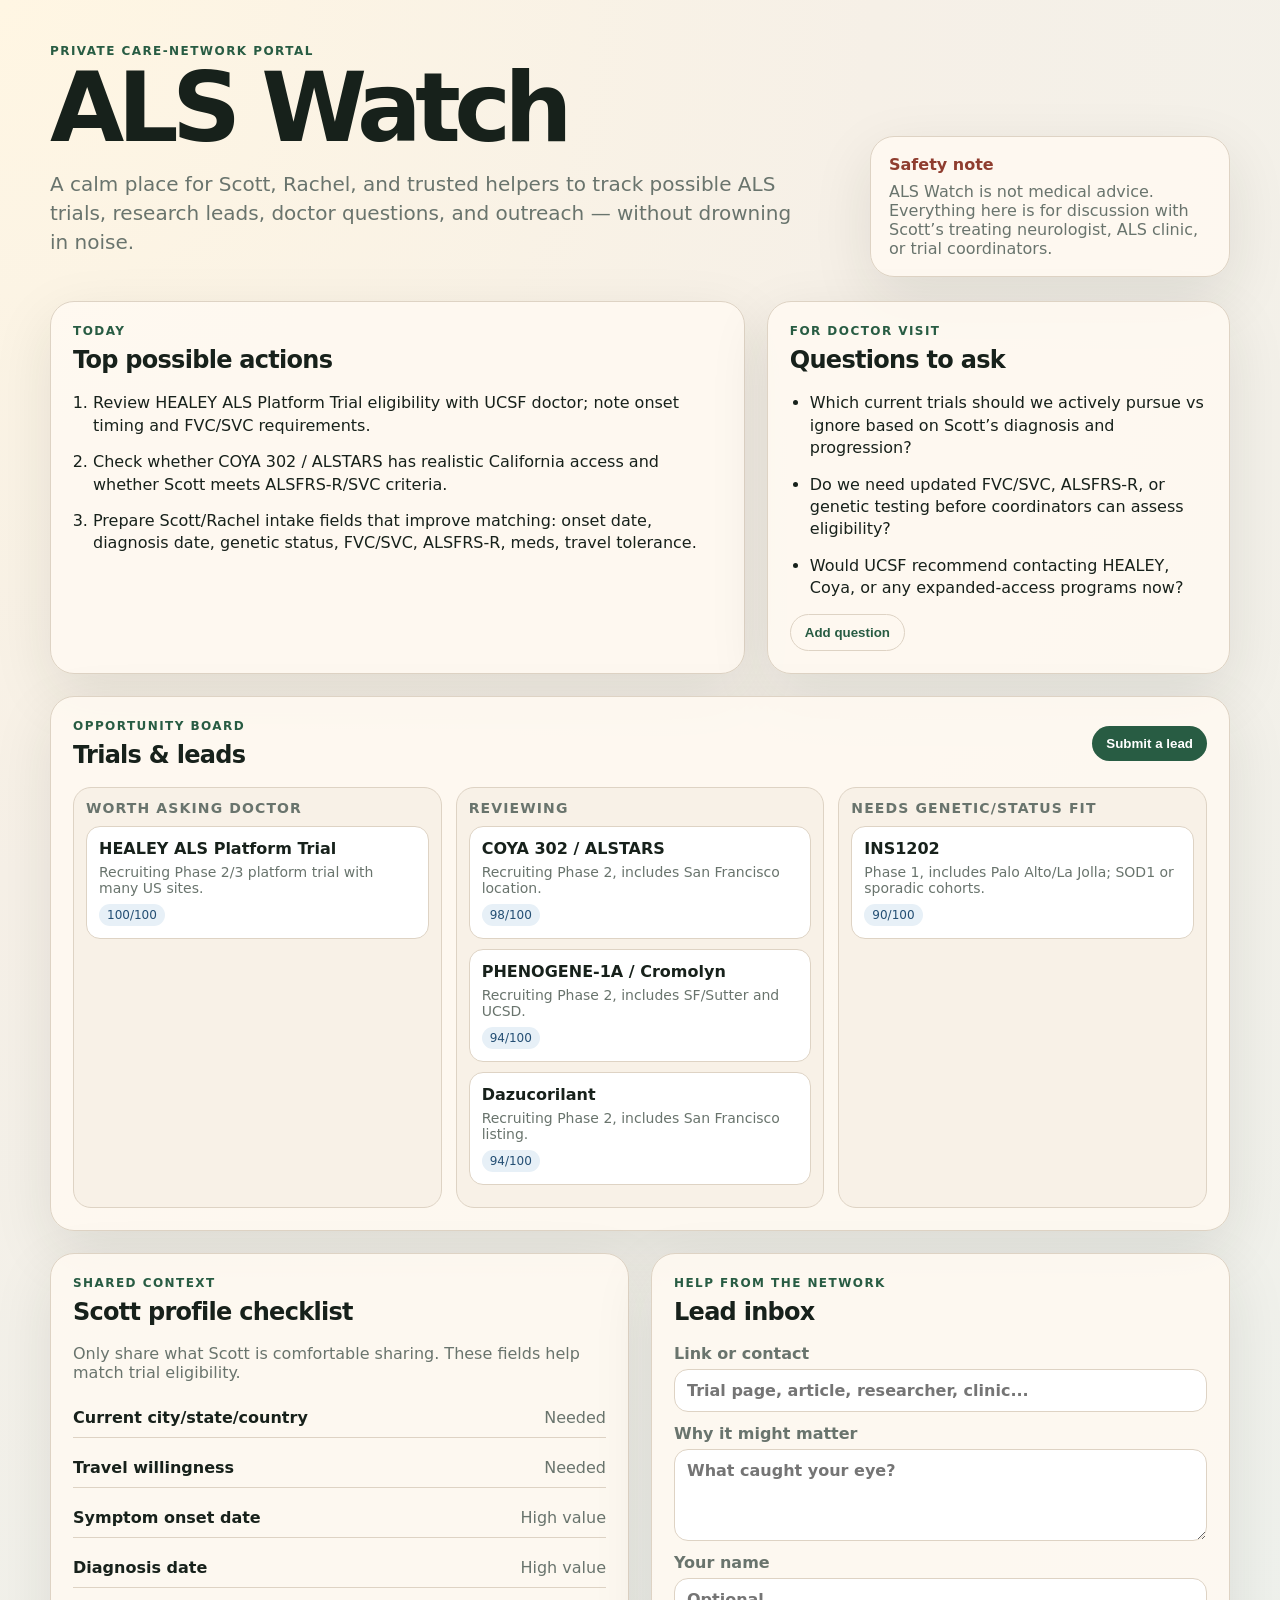
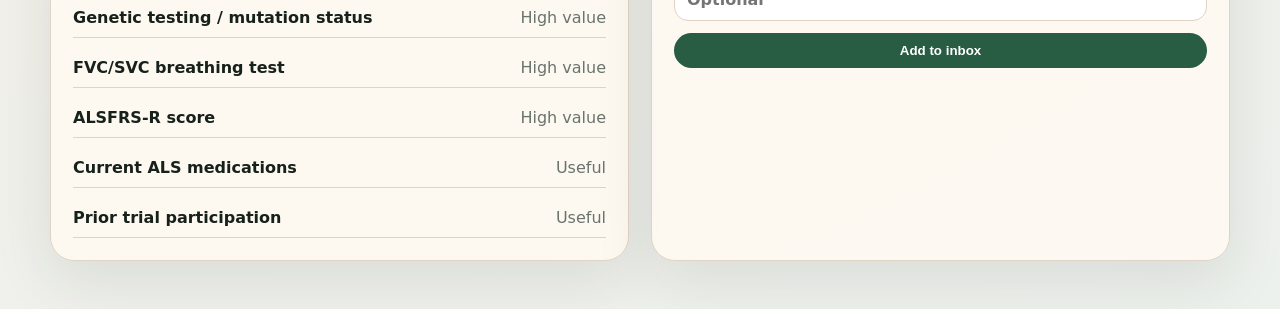
==== portal/index.html @ f484c5e0 "Add private portal prototype" ====
<!doctype html>
<html lang="en">
<head>
  <meta charset="utf-8" />
  <meta name="viewport" content="width=device-width, initial-scale=1" />
  <title>ALS Watch</title>
  <link rel="stylesheet" href="styles.css" />
</head>
<body>
  <header class="hero">
    <div>
      <p class="eyebrow">Private care-network portal</p>
      <h1>ALS Watch</h1>
      <p class="dek">A calm place for Scott, Rachel, and trusted helpers to track possible ALS trials, research leads, doctor questions, and outreach — without drowning in noise.</p>
    </div>
    <aside class="safety">
      <strong>Safety note</strong>
      <span>ALS Watch is not medical advice. Everything here is for discussion with Scott’s treating neurologist, ALS clinic, or trial coordinators.</span>
    </aside>
  </header>

  <main>
    <section class="grid top-grid">
      <article class="card action-card">
        <div class="card-header">
          <p class="eyebrow">Today</p>
          <h2>Top possible actions</h2>
        </div>
        <ol id="top-actions" class="action-list"></ol>
      </article>

      <article class="card">
        <div class="card-header">
          <p class="eyebrow">For doctor visit</p>
          <h2>Questions to ask</h2>
        </div>
        <ul id="doctor-questions" class="plain-list"></ul>
        <button class="ghost" data-add="question">Add question</button>
      </article>
    </section>

    <section class="card">
      <div class="card-header row">
        <div>
          <p class="eyebrow">Opportunity board</p>
          <h2>Trials & leads</h2>
        </div>
        <button data-add="lead">Submit a lead</button>
      </div>
      <div id="lead-board" class="lead-board"></div>
    </section>

    <section class="grid">
      <article class="card">
        <div class="card-header">
          <p class="eyebrow">Shared context</p>
          <h2>Scott profile checklist</h2>
        </div>
        <p class="muted">Only share what Scott is comfortable sharing. These fields help match trial eligibility.</p>
        <div id="intake-checklist" class="checklist"></div>
      </article>

      <article class="card">
        <div class="card-header">
          <p class="eyebrow">Help from the network</p>
          <h2>Lead inbox</h2>
        </div>
        <form id="lead-form" class="form">
          <label>Link or contact<input name="link" placeholder="Trial page, article, researcher, clinic..." /></label>
          <label>Why it might matter<textarea name="note" placeholder="What caught your eye?"></textarea></label>
          <label>Your name<input name="name" placeholder="Optional" /></label>
          <button type="submit">Add to inbox</button>
        </form>
        <ul id="inbox" class="plain-list inbox"></ul>
      </article>
    </section>
  </main>

  <dialog id="modal">
    <form method="dialog" class="modal-form">
      <h2 id="modal-title">Add item</h2>
      <label>Title<input id="modal-title-input" /></label>
      <label>Details<textarea id="modal-details-input"></textarea></label>
      <menu>
        <button value="cancel" class="ghost">Cancel</button>
        <button id="modal-save" value="default">Save</button>
      </menu>
    </form>
  </dialog>

  <script src="app.js"></script>
</body>
</html>
---- portal/styles.css ----
:root {
  color-scheme: light;
  --bg: #f6f0e7;
  --paper: #fffaf2;
  --ink: #17211b;
  --muted: #69746d;
  --line: #ded3c4;
  --green: #285c43;
  --blue: #244f74;
  --gold: #a46b18;
  --red: #8f3d2f;
  --shadow: 0 20px 60px rgba(29, 35, 31, .10);
}
* { box-sizing: border-box; }
body {
  margin: 0;
  font-family: ui-sans-serif, system-ui, -apple-system, BlinkMacSystemFont, "Segoe UI", sans-serif;
  background: radial-gradient(circle at top left, #fff6e3 0, var(--bg) 38%, #edf1ed 100%);
  color: var(--ink);
}
.hero, main { width: min(1180px, calc(100% - 32px)); margin: 0 auto; }
.hero { display: grid; grid-template-columns: 1fr 360px; gap: 24px; padding: 44px 0 24px; align-items: end; }
h1 { margin: 0; font-size: clamp(48px, 8vw, 96px); letter-spacing: -.07em; line-height: .88; }
h2 { margin: 0; font-size: 24px; letter-spacing: -.03em; }
.dek { max-width: 760px; color: var(--muted); font-size: 20px; line-height: 1.45; }
.eyebrow { margin: 0 0 8px; text-transform: uppercase; letter-spacing: .12em; font-size: 12px; color: var(--green); font-weight: 800; }
.safety, .card { background: rgba(255,250,242,.88); border: 1px solid var(--line); border-radius: 24px; box-shadow: var(--shadow); }
.safety { padding: 18px; display: grid; gap: 8px; color: var(--muted); }
.safety strong { color: var(--red); }
main { display: grid; gap: 22px; padding-bottom: 48px; }
.grid { display: grid; grid-template-columns: 1fr 1fr; gap: 22px; }
.top-grid { grid-template-columns: 1.35fr .9fr; }
.card { padding: 22px; }
.card-header { margin-bottom: 18px; }
.row { display: flex; justify-content: space-between; gap: 16px; align-items: center; }
button { border: 0; background: var(--green); color: white; padding: 10px 14px; border-radius: 999px; font-weight: 800; cursor: pointer; }
button.ghost { background: transparent; color: var(--green); border: 1px solid var(--line); }
.action-list, .plain-list { margin: 0; padding-left: 20px; }
.action-list li, .plain-list li { margin: 0 0 14px; line-height: 1.4; }
.muted { color: var(--muted); }
.lead-board { display: grid; grid-template-columns: repeat(3, 1fr); gap: 14px; }
.column { background: #f8f1e7; border: 1px solid var(--line); border-radius: 18px; padding: 12px; min-height: 180px; }
.column h3 { margin: 0 0 10px; font-size: 14px; color: var(--muted); text-transform: uppercase; letter-spacing: .08em; }
.lead { background: white; border: 1px solid var(--line); border-radius: 14px; padding: 12px; margin-bottom: 10px; }
.lead strong { display: block; margin-bottom: 6px; }
.lead p { margin: 0 0 8px; color: var(--muted); font-size: 14px; }
.badge { display: inline-block; font-size: 12px; color: var(--blue); background: #e7f0f7; padding: 4px 8px; border-radius: 999px; }
.checklist { display: grid; gap: 10px; }
.check { display: flex; justify-content: space-between; gap: 12px; padding: 10px 0; border-bottom: 1px solid var(--line); }
.check span:last-child { color: var(--muted); }
.form { display: grid; gap: 12px; }
label { display: grid; gap: 6px; color: var(--muted); font-weight: 700; }
input, textarea { width: 100%; border: 1px solid var(--line); border-radius: 14px; padding: 11px 12px; font: inherit; background: white; color: var(--ink); }
textarea { min-height: 92px; resize: vertical; }
dialog { border: 1px solid var(--line); border-radius: 22px; padding: 0; box-shadow: var(--shadow); }
.modal-form { padding: 22px; min-width: 340px; display: grid; gap: 12px; }
menu { display: flex; justify-content: flex-end; gap: 10px; padding: 0; margin: 8px 0 0; }
@media (max-width: 850px) {
  .hero, .grid, .top-grid { grid-template-columns: 1fr; }
  .lead-board { grid-template-columns: 1fr; }
}
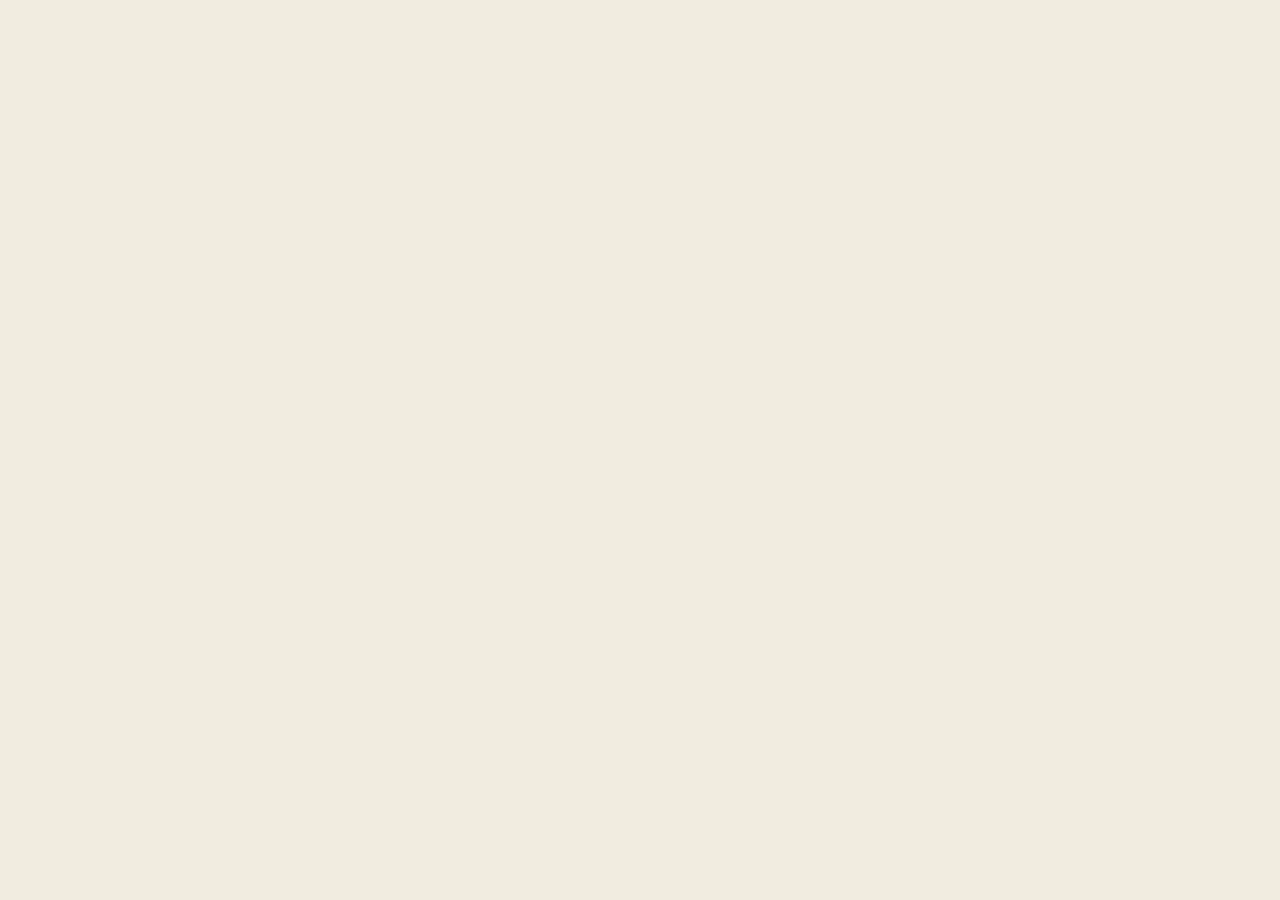
==== commit 40115958: "Promote Claude prototype as canonical portal" ====
--- a/portal/index.html
+++ b/portal/index.html
@@ -1,93 +1,24 @@
 <!doctype html>
 <html lang="en">
 <head>
-  <meta charset="utf-8" />
-  <meta name="viewport" content="width=device-width, initial-scale=1" />
-  <title>ALS Watch</title>
-  <link rel="stylesheet" href="styles.css" />
+<meta charset="utf-8" />
+<title>ALS Watch</title>
+<meta name="viewport" content="width=device-width, initial-scale=1" />
+<link rel="preconnect" href="https://fonts.googleapis.com">
+<link rel="preconnect" href="https://fonts.gstatic.com" crossorigin>
+<link href="https://fonts.googleapis.com/css2?family=Newsreader:ital,opsz,wght@0,6..72,300;0,6..72,400;0,6..72,500;0,6..72,600;1,6..72,400&family=IBM+Plex+Sans:wght@300;400;500;600&family=IBM+Plex+Mono:wght@400;500&display=swap" rel="stylesheet">
+<link rel="stylesheet" href="styles.css" />
 </head>
 <body>
-  <header class="hero">
-    <div>
-      <p class="eyebrow">Private care-network portal</p>
-      <h1>ALS Watch</h1>
-      <p class="dek">A calm place for Scott, Rachel, and trusted helpers to track possible ALS trials, research leads, doctor questions, and outreach — without drowning in noise.</p>
-    </div>
-    <aside class="safety">
-      <strong>Safety note</strong>
-      <span>ALS Watch is not medical advice. Everything here is for discussion with Scott’s treating neurologist, ALS clinic, or trial coordinators.</span>
-    </aside>
-  </header>
+  <div id="root"></div>
 
-  <main>
-    <section class="grid top-grid">
-      <article class="card action-card">
-        <div class="card-header">
-          <p class="eyebrow">Today</p>
-          <h2>Top possible actions</h2>
-        </div>
-        <ol id="top-actions" class="action-list"></ol>
-      </article>
+  <script src="https://unpkg.com/react@18.3.1/umd/react.development.js" integrity="sha384-hD6/rw4ppMLGNu3tX5cjIb+uRZ7UkRJ6BPkLpg4hAu/6onKUg4lLsHAs9EBPT82L" crossorigin="anonymous"></script>
+  <script src="https://unpkg.com/react-dom@18.3.1/umd/react-dom.development.js" integrity="sha384-u6aeetuaXnQ38mYT8rp6sbXaQe3NL9t+IBXmnYxwkUI2Hw4bsp2Wvmx4yRQF1uAm" crossorigin="anonymous"></script>
+  <script src="https://unpkg.com/@babel/standalone@7.29.0/babel.min.js" integrity="sha384-m08KidiNqLdpJqLq95G/LEi8Qvjl/xUYll3QILypMoQ65QorJ9Lvtp2RXYGBFj1y" crossorigin="anonymous"></script>
 
-      <article class="card">
-        <div class="card-header">
-          <p class="eyebrow">For doctor visit</p>
-          <h2>Questions to ask</h2>
-        </div>
-        <ul id="doctor-questions" class="plain-list"></ul>
-        <button class="ghost" data-add="question">Add question</button>
-      </article>
-    </section>
-
-    <section class="card">
-      <div class="card-header row">
-        <div>
-          <p class="eyebrow">Opportunity board</p>
-          <h2>Trials & leads</h2>
-        </div>
-        <button data-add="lead">Submit a lead</button>
-      </div>
-      <div id="lead-board" class="lead-board"></div>
-    </section>
-
-    <section class="grid">
-      <article class="card">
-        <div class="card-header">
-          <p class="eyebrow">Shared context</p>
-          <h2>Scott profile checklist</h2>
-        </div>
-        <p class="muted">Only share what Scott is comfortable sharing. These fields help match trial eligibility.</p>
-        <div id="intake-checklist" class="checklist"></div>
-      </article>
-
-      <article class="card">
-        <div class="card-header">
-          <p class="eyebrow">Help from the network</p>
-          <h2>Lead inbox</h2>
-        </div>
-        <form id="lead-form" class="form">
-          <label>Link or contact<input name="link" placeholder="Trial page, article, researcher, clinic..." /></label>
-          <label>Why it might matter<textarea name="note" placeholder="What caught your eye?"></textarea></label>
-          <label>Your name<input name="name" placeholder="Optional" /></label>
-          <button type="submit">Add to inbox</button>
-        </form>
-        <ul id="inbox" class="plain-list inbox"></ul>
-      </article>
-    </section>
-  </main>
-
-  <dialog id="modal">
-    <form method="dialog" class="modal-form">
-      <h2 id="modal-title">Add item</h2>
-      <label>Title<input id="modal-title-input" /></label>
-      <label>Details<textarea id="modal-details-input"></textarea></label>
-      <menu>
-        <button value="cancel" class="ghost">Cancel</button>
-        <button id="modal-save" value="default">Save</button>
-      </menu>
-    </form>
-  </dialog>
-
-  <script src="app.js"></script>
+  <script type="text/babel" src="data.jsx"></script>
+  <script type="text/babel" src="ui.jsx"></script>
+  <script type="text/babel" src="screens.jsx"></script>
+  <script type="text/babel" src="app.jsx"></script>
 </body>
 </html>
--- a/portal/styles.css
+++ b/portal/styles.css
@@ -1,61 +1,800 @@
+/* ============================================================
+   ALS Watch — warm paper, quiet clinical
+   ============================================================ */
+
 :root {
-  color-scheme: light;
-  --bg: #f6f0e7;
-  --paper: #fffaf2;
-  --ink: #17211b;
-  --muted: #69746d;
-  --line: #ded3c4;
-  --green: #285c43;
-  --blue: #244f74;
-  --gold: #a46b18;
-  --red: #8f3d2f;
-  --shadow: 0 20px 60px rgba(29, 35, 31, .10);
-}
+  /* Surfaces */
+  --paper:        #F1ECE0;
+  --paper-2:      #F7F2E6;
+  --card:         #FBF7EC;
+  --card-2:       #FFFCF4;
+  --line:         #E0D7C3;
+  --line-soft:    #ECE5D2;
+
+  /* Ink */
+  --ink:          #1B201E;
+  --ink-2:        #43483F;
+  --ink-3:        #7B7C70;
+  --ink-4:        #A6A496;
+
+  /* Trust (deep teal-green) */
+  --trust:        #1F4D44;
+  --trust-2:      #2A6B5E;
+  --trust-soft:   #E1ECE7;
+  --trust-line:   #C4D8D0;
+
+  /* Amber (watch) */
+  --amber:        #8A661A;
+  --amber-soft:   #F1E4BE;
+  --amber-line:   #DCC692;
+
+  /* Red (blocker — used sparingly) */
+  --red:          #8E3A30;
+  --red-soft:     #EFDAD5;
+  --red-line:     #DDB6AE;
+
+  /* Neutral pill */
+  --neutral-soft: #ECE5D2;
+  --neutral-line: #D8CFB9;
+
+  /* Type */
+  --serif: "Newsreader", "Source Serif 4", Georgia, serif;
+  --sans:  "IBM Plex Sans", -apple-system, BlinkMacSystemFont, "Helvetica Neue", Arial, sans-serif;
+  --mono:  "IBM Plex Mono", ui-monospace, Menlo, monospace;
+
+  --radius:    6px;
+  --radius-lg: 10px;
+}
+
 * { box-sizing: border-box; }
+html, body { height: 100%; }
 body {
   margin: 0;
-  font-family: ui-sans-serif, system-ui, -apple-system, BlinkMacSystemFont, "Segoe UI", sans-serif;
-  background: radial-gradient(circle at top left, #fff6e3 0, var(--bg) 38%, #edf1ed 100%);
-  color: var(--ink);
-}
-.hero, main { width: min(1180px, calc(100% - 32px)); margin: 0 auto; }
-.hero { display: grid; grid-template-columns: 1fr 360px; gap: 24px; padding: 44px 0 24px; align-items: end; }
-h1 { margin: 0; font-size: clamp(48px, 8vw, 96px); letter-spacing: -.07em; line-height: .88; }
-h2 { margin: 0; font-size: 24px; letter-spacing: -.03em; }
-.dek { max-width: 760px; color: var(--muted); font-size: 20px; line-height: 1.45; }
-.eyebrow { margin: 0 0 8px; text-transform: uppercase; letter-spacing: .12em; font-size: 12px; color: var(--green); font-weight: 800; }
-.safety, .card { background: rgba(255,250,242,.88); border: 1px solid var(--line); border-radius: 24px; box-shadow: var(--shadow); }
-.safety { padding: 18px; display: grid; gap: 8px; color: var(--muted); }
-.safety strong { color: var(--red); }
-main { display: grid; gap: 22px; padding-bottom: 48px; }
-.grid { display: grid; grid-template-columns: 1fr 1fr; gap: 22px; }
-.top-grid { grid-template-columns: 1.35fr .9fr; }
-.card { padding: 22px; }
-.card-header { margin-bottom: 18px; }
-.row { display: flex; justify-content: space-between; gap: 16px; align-items: center; }
-button { border: 0; background: var(--green); color: white; padding: 10px 14px; border-radius: 999px; font-weight: 800; cursor: pointer; }
-button.ghost { background: transparent; color: var(--green); border: 1px solid var(--line); }
-.action-list, .plain-list { margin: 0; padding-left: 20px; }
-.action-list li, .plain-list li { margin: 0 0 14px; line-height: 1.4; }
-.muted { color: var(--muted); }
-.lead-board { display: grid; grid-template-columns: repeat(3, 1fr); gap: 14px; }
-.column { background: #f8f1e7; border: 1px solid var(--line); border-radius: 18px; padding: 12px; min-height: 180px; }
-.column h3 { margin: 0 0 10px; font-size: 14px; color: var(--muted); text-transform: uppercase; letter-spacing: .08em; }
-.lead { background: white; border: 1px solid var(--line); border-radius: 14px; padding: 12px; margin-bottom: 10px; }
-.lead strong { display: block; margin-bottom: 6px; }
-.lead p { margin: 0 0 8px; color: var(--muted); font-size: 14px; }
-.badge { display: inline-block; font-size: 12px; color: var(--blue); background: #e7f0f7; padding: 4px 8px; border-radius: 999px; }
-.checklist { display: grid; gap: 10px; }
-.check { display: flex; justify-content: space-between; gap: 12px; padding: 10px 0; border-bottom: 1px solid var(--line); }
-.check span:last-child { color: var(--muted); }
-.form { display: grid; gap: 12px; }
-label { display: grid; gap: 6px; color: var(--muted); font-weight: 700; }
-input, textarea { width: 100%; border: 1px solid var(--line); border-radius: 14px; padding: 11px 12px; font: inherit; background: white; color: var(--ink); }
-textarea { min-height: 92px; resize: vertical; }
-dialog { border: 1px solid var(--line); border-radius: 22px; padding: 0; box-shadow: var(--shadow); }
-.modal-form { padding: 22px; min-width: 340px; display: grid; gap: 12px; }
-menu { display: flex; justify-content: flex-end; gap: 10px; padding: 0; margin: 8px 0 0; }
-@media (max-width: 850px) {
-  .hero, .grid, .top-grid { grid-template-columns: 1fr; }
-  .lead-board { grid-template-columns: 1fr; }
-}
+  background: var(--paper);
+  color: var(--ink);
+  font-family: var(--sans);
+  font-size: 15px;
+  line-height: 1.55;
+  -webkit-font-smoothing: antialiased;
+  text-rendering: optimizeLegibility;
+}
+
+button { font: inherit; color: inherit; cursor: pointer; }
+input, textarea, select { font: inherit; color: inherit; }
+a { color: var(--trust); text-decoration: none; border-bottom: 1px solid var(--trust-line); }
+a:hover { border-bottom-color: var(--trust); }
+
+/* ============================================================
+   App shell
+   ============================================================ */
+
+.app {
+  display: grid;
+  grid-template-columns: 264px 1fr;
+  min-height: 100vh;
+}
+
+.sidebar {
+  background: var(--paper-2);
+  border-right: 1px solid var(--line);
+  padding: 28px 22px 28px 28px;
+  display: flex;
+  flex-direction: column;
+  gap: 28px;
+  position: sticky;
+  top: 0;
+  align-self: start;
+  height: 100vh;
+}
+
+.brand {
+  display: flex;
+  align-items: baseline;
+  gap: 10px;
+}
+.brand-mark {
+  width: 10px; height: 10px;
+  border-radius: 50%;
+  background: var(--trust);
+  display: inline-block;
+  transform: translateY(1px);
+}
+.brand-name {
+  font-family: var(--serif);
+  font-weight: 500;
+  font-size: 21px;
+  letter-spacing: -0.01em;
+  color: var(--ink);
+}
+.brand-sub {
+  font-size: 12px;
+  color: var(--ink-3);
+  letter-spacing: 0.04em;
+  text-transform: uppercase;
+}
+
+.nav-section-label {
+  font-size: 11px;
+  letter-spacing: 0.12em;
+  text-transform: uppercase;
+  color: var(--ink-4);
+  font-weight: 500;
+  margin: 0 0 8px 8px;
+}
+.nav-list {
+  display: flex; flex-direction: column;
+  gap: 2px;
+}
+.nav-item {
+  background: transparent;
+  border: none;
+  text-align: left;
+  padding: 8px 10px;
+  border-radius: var(--radius);
+  display: flex;
+  justify-content: space-between;
+  align-items: center;
+  color: var(--ink-2);
+  font-size: 14.5px;
+  letter-spacing: -0.005em;
+}
+.nav-item:hover { background: rgba(31,77,68,0.05); color: var(--ink); }
+.nav-item.active {
+  background: var(--trust-soft);
+  color: var(--trust);
+  font-weight: 500;
+}
+.nav-item .badge {
+  font-family: var(--mono);
+  font-size: 11px;
+  background: var(--card);
+  border: 1px solid var(--line);
+  padding: 1px 6px;
+  border-radius: 99px;
+  color: var(--ink-3);
+}
+.nav-item.active .badge {
+  background: white;
+  border-color: var(--trust-line);
+  color: var(--trust);
+}
+
+.role-switch {
+  margin-top: auto;
+  background: var(--card);
+  border: 1px solid var(--line);
+  border-radius: var(--radius-lg);
+  padding: 12px;
+}
+.role-switch-label {
+  font-size: 11px;
+  letter-spacing: 0.1em;
+  text-transform: uppercase;
+  color: var(--ink-4);
+  margin-bottom: 8px;
+}
+.role-options {
+  display: grid;
+  grid-template-columns: 1fr 1fr 1fr;
+  background: var(--paper);
+  border: 1px solid var(--line);
+  border-radius: var(--radius);
+  padding: 2px;
+  gap: 2px;
+}
+.role-option {
+  background: transparent;
+  border: none;
+  padding: 6px 4px;
+  font-size: 12.5px;
+  border-radius: 4px;
+  color: var(--ink-2);
+}
+.role-option.active {
+  background: var(--card-2);
+  color: var(--ink);
+  font-weight: 500;
+  box-shadow: 0 1px 2px rgba(0,0,0,0.04);
+}
+.role-note {
+  font-size: 12px;
+  color: var(--ink-3);
+  margin-top: 8px;
+  line-height: 1.45;
+}
+
+/* ============================================================
+   Main pane
+   ============================================================ */
+
+.main {
+  padding: 40px 56px 80px;
+  max-width: 1080px;
+  width: 100%;
+}
+
+.page-head { margin-bottom: 28px; }
+.page-eyebrow {
+  font-size: 11.5px;
+  letter-spacing: 0.14em;
+  text-transform: uppercase;
+  color: var(--ink-4);
+  margin-bottom: 8px;
+}
+.page-title {
+  font-family: var(--serif);
+  font-weight: 400;
+  font-size: 38px;
+  line-height: 1.15;
+  letter-spacing: -0.015em;
+  margin: 0 0 6px;
+  color: var(--ink);
+}
+.page-sub {
+  color: var(--ink-2);
+  font-size: 16px;
+  max-width: 60ch;
+}
+
+/* ============================================================
+   Pills / status
+   ============================================================ */
+
+.pill {
+  display: inline-flex;
+  align-items: center;
+  gap: 6px;
+  font-size: 12px;
+  font-weight: 500;
+  padding: 3px 9px;
+  border-radius: 99px;
+  border: 1px solid var(--neutral-line);
+  background: var(--neutral-soft);
+  color: var(--ink-2);
+  letter-spacing: 0.005em;
+  white-space: nowrap;
+}
+.pill .dot {
+  width: 6px; height: 6px; border-radius: 50%;
+  background: currentColor;
+  display: inline-block;
+}
+.pill.trust { background: var(--trust-soft); border-color: var(--trust-line); color: var(--trust); }
+.pill.amber { background: var(--amber-soft); border-color: var(--amber-line); color: var(--amber); }
+.pill.red   { background: var(--red-soft); border-color: var(--red-line); color: var(--red); }
+.pill.ghost { background: transparent; border-color: var(--line); color: var(--ink-3); }
+
+/* ============================================================
+   Card
+   ============================================================ */
+
+.card {
+  background: var(--card);
+  border: 1px solid var(--line);
+  border-radius: var(--radius-lg);
+  padding: 22px 24px;
+}
+.card.tight { padding: 16px 18px; }
+.card.flat  { background: transparent; }
+
+.card-row {
+  display: flex; justify-content: space-between; align-items: flex-start;
+  gap: 16px;
+}
+
+.section-rule {
+  height: 1px; background: var(--line-soft);
+  margin: 18px 0;
+}
+
+/* ============================================================
+   Trial card
+   ============================================================ */
+
+.trial-card {
+  background: var(--card);
+  border: 1px solid var(--line);
+  border-radius: var(--radius-lg);
+  overflow: hidden;
+  transition: border-color 0.15s ease;
+}
+.trial-card:hover { border-color: var(--neutral-line); }
+.trial-card.expanded { border-color: var(--trust-line); }
+
+.trial-head {
+  padding: 22px 26px 20px;
+  display: grid;
+  grid-template-columns: 1fr auto;
+  gap: 18px;
+}
+.trial-meta {
+  display: flex; gap: 8px; flex-wrap: wrap;
+  margin-bottom: 8px;
+  align-items: center;
+}
+.trial-id {
+  font-family: var(--mono);
+  font-size: 12px;
+  color: var(--ink-3);
+}
+.trial-title {
+  font-family: var(--serif);
+  font-weight: 500;
+  font-size: 23px;
+  line-height: 1.25;
+  letter-spacing: -0.01em;
+  margin: 0 0 10px;
+  color: var(--ink);
+}
+.trial-plain {
+  color: var(--ink-2);
+  font-size: 15.5px;
+  max-width: 64ch;
+  margin: 0 0 14px;
+}
+.trial-next {
+  display: flex; gap: 10px; align-items: baseline;
+  padding: 10px 14px;
+  background: var(--paper-2);
+  border: 1px dashed var(--line);
+  border-radius: var(--radius);
+}
+.trial-next-label {
+  font-size: 11px;
+  letter-spacing: 0.12em;
+  text-transform: uppercase;
+  color: var(--ink-4);
+  flex-shrink: 0;
+}
+.trial-next-text { color: var(--ink); font-size: 14.5px; }
+
+.trial-aside {
+  display: flex; flex-direction: column;
+  align-items: flex-end;
+  gap: 8px;
+  text-align: right;
+}
+.trial-aside .small {
+  font-size: 12px; color: var(--ink-3);
+}
+
+.trial-actions {
+  display: flex; gap: 10px;
+  padding: 14px 26px 18px;
+  border-top: 1px solid var(--line-soft);
+  align-items: center;
+}
+
+.btn {
+  display: inline-flex; align-items: center; gap: 6px;
+  padding: 8px 14px;
+  border-radius: var(--radius);
+  font-size: 13.5px;
+  font-weight: 500;
+  border: 1px solid var(--line);
+  background: var(--card-2);
+  color: var(--ink);
+  text-decoration: none;
+}
+.btn:hover { background: var(--paper-2); }
+.btn.primary {
+  background: var(--trust); color: var(--card-2);
+  border-color: var(--trust);
+}
+.btn.primary:hover { background: var(--trust-2); border-color: var(--trust-2); }
+.btn.ghost { background: transparent; border-color: transparent; color: var(--ink-2); }
+.btn.ghost:hover { background: var(--paper-2); color: var(--ink); }
+.btn.small { padding: 5px 10px; font-size: 12.5px; }
+
+.disclosure {
+  border-top: 1px solid var(--line-soft);
+}
+.disclosure-band {
+  border-top: 1px solid var(--line-soft);
+}
+.disclosure-band:first-child { border-top: none; }
+.disclosure-head {
+  display: flex; align-items: center; justify-content: space-between;
+  padding: 14px 26px;
+  background: transparent;
+  border: none;
+  width: 100%;
+  text-align: left;
+}
+.disclosure-head:hover { background: var(--paper-2); }
+.disclosure-band.open .disclosure-head {
+  background: var(--paper-2);
+}
+.disclosure-eyebrow {
+  font-size: 11px;
+  letter-spacing: 0.12em;
+  text-transform: uppercase;
+  color: var(--ink-4);
+  font-weight: 500;
+}
+.disclosure-title {
+  font-family: var(--serif);
+  font-size: 17px;
+  font-weight: 500;
+  color: var(--ink);
+  margin-top: 2px;
+}
+.disclosure-chevron {
+  font-family: var(--mono);
+  color: var(--ink-3);
+  font-size: 14px;
+  transition: transform 0.2s ease;
+}
+.disclosure-band.open .disclosure-chevron { transform: rotate(90deg); }
+.disclosure-body {
+  padding: 4px 26px 22px;
+}
+
+/* ============================================================
+   Definition / criteria lists
+   ============================================================ */
+
+.crit {
+  border-left: 2px solid var(--trust-line);
+  padding: 4px 0 4px 16px;
+  margin: 12px 0;
+}
+.crit.exclude { border-left-color: var(--red-line); }
+.crit-medical {
+  font-family: var(--mono);
+  font-size: 13px;
+  color: var(--ink-2);
+  margin-bottom: 4px;
+}
+.crit-plain {
+  color: var(--ink);
+  font-size: 14.5px;
+}
+
+.kv {
+  display: grid;
+  grid-template-columns: 160px 1fr;
+  gap: 8px 18px;
+  font-size: 14px;
+}
+.kv dt { color: var(--ink-3); }
+.kv dd { margin: 0; color: var(--ink); }
+
+.source-block {
+  background: var(--paper-2);
+  border: 1px solid var(--line);
+  border-radius: var(--radius);
+  padding: 14px 16px;
+  font-family: var(--mono);
+  font-size: 12.5px;
+  line-height: 1.6;
+  color: var(--ink-2);
+  white-space: pre-wrap;
+}
+
+/* ============================================================
+   Profile checklist
+   ============================================================ */
+
+.profile-grid {
+  display: grid;
+  gap: 12px;
+}
+.profile-row {
+  display: grid;
+  grid-template-columns: 22px 1fr auto;
+  gap: 14px;
+  align-items: flex-start;
+  padding: 14px 16px;
+  background: var(--card);
+  border: 1px solid var(--line);
+  border-radius: var(--radius);
+}
+.profile-row.missing { background: var(--card-2); border-style: dashed; }
+.profile-row.ask     { background: var(--amber-soft); border-color: var(--amber-line); }
+
+.profile-check {
+  width: 16px; height: 16px;
+  border-radius: 4px;
+  border: 1.5px solid var(--neutral-line);
+  margin-top: 3px;
+  flex-shrink: 0;
+  position: relative;
+}
+.profile-check.known {
+  background: var(--trust);
+  border-color: var(--trust);
+}
+.profile-check.known::after {
+  content: "";
+  position: absolute;
+  inset: 0;
+  background: linear-gradient(45deg, transparent 38%, var(--card-2) 38% 50%, transparent 50%),
+              linear-gradient(-45deg, transparent 50%, var(--card-2) 50% 62%, transparent 62%);
+  background-size: 60% 60%;
+  background-position: center;
+  background-repeat: no-repeat;
+  transform: translate(0px, 0px) rotate(0deg);
+}
+.profile-check.missing {
+  background: transparent;
+  border-style: dashed;
+}
+.profile-check.ask {
+  background: var(--amber);
+  border-color: var(--amber);
+  color: var(--card-2);
+  font-size: 11px;
+  display: flex; align-items: center; justify-content: center;
+}
+
+.profile-field-label {
+  font-size: 14.5px;
+  color: var(--ink);
+  font-weight: 500;
+}
+.profile-value {
+  font-size: 14px;
+  color: var(--ink-2);
+  margin-top: 2px;
+}
+.profile-hint {
+  font-size: 13px;
+  color: var(--ink-3);
+  margin-top: 2px;
+  font-style: italic;
+}
+
+/* ============================================================
+   Question / inbox / outreach lists
+   ============================================================ */
+
+.qrow {
+  display: grid;
+  grid-template-columns: 28px 1fr auto;
+  gap: 14px;
+  padding: 16px 18px;
+  border: 1px solid var(--line);
+  background: var(--card);
+  border-radius: var(--radius);
+  margin-bottom: 10px;
+  align-items: flex-start;
+}
+.qrow .qnum {
+  font-family: var(--mono);
+  font-size: 12px;
+  color: var(--ink-3);
+  padding-top: 2px;
+}
+.qrow .qtext {
+  font-size: 15.5px;
+  color: var(--ink);
+  line-height: 1.5;
+}
+.qrow .qsrc {
+  font-size: 12.5px;
+  color: var(--ink-3);
+  margin-top: 6px;
+}
+.qrow .qsrc strong { color: var(--ink-2); font-weight: 500; }
+
+/* Form */
+.form-grid { display: grid; gap: 16px; max-width: 640px; }
+.field { display: grid; gap: 6px; }
+.field label {
+  font-size: 13px; color: var(--ink-2);
+  font-weight: 500;
+}
+.field .hint { font-size: 12.5px; color: var(--ink-3); }
+.input, .textarea, .select {
+  background: var(--card-2);
+  border: 1px solid var(--line);
+  border-radius: var(--radius);
+  padding: 10px 12px;
+  font-size: 14.5px;
+  width: 100%;
+  outline: none;
+  transition: border-color 0.15s ease;
+}
+.input:focus, .textarea:focus, .select:focus { border-color: var(--trust); }
+.textarea { min-height: 92px; resize: vertical; line-height: 1.5; }
+
+.lead-card {
+  background: var(--card);
+  border: 1px solid var(--line);
+  border-radius: var(--radius-lg);
+  padding: 16px 18px;
+  margin-bottom: 10px;
+}
+.lead-card.unverified {
+  background: repeating-linear-gradient(
+    -45deg,
+    var(--card),
+    var(--card) 16px,
+    var(--paper-2) 16px,
+    var(--paper-2) 32px
+  );
+  border-color: var(--neutral-line);
+}
+
+/* Outreach list */
+.outreach-row {
+  display: grid;
+  grid-template-columns: 100px 1fr 130px 100px;
+  gap: 16px;
+  padding: 14px 16px;
+  border: 1px solid var(--line);
+  background: var(--card);
+  border-radius: var(--radius);
+  margin-bottom: 8px;
+  align-items: center;
+}
+.outreach-row.draft { background: var(--paper-2); }
+
+/* Research watch entries */
+.research-row {
+  padding: 18px 20px;
+  border-bottom: 1px solid var(--line-soft);
+}
+.research-row:last-child { border-bottom: none; }
+.research-row .src {
+  font-size: 12px;
+  color: var(--ink-3);
+  letter-spacing: 0.04em;
+  text-transform: uppercase;
+  margin-bottom: 6px;
+}
+.research-row h4 {
+  font-family: var(--serif);
+  font-size: 18px;
+  font-weight: 500;
+  margin: 0 0 6px;
+  letter-spacing: -0.005em;
+}
+.research-row p { margin: 0; color: var(--ink-2); font-size: 14.5px; max-width: 64ch; }
+
+/* Today: hero card */
+.today-hero {
+  background: linear-gradient(180deg, var(--card-2) 0%, var(--card) 100%);
+  border: 1px solid var(--line);
+  border-radius: var(--radius-lg);
+  padding: 32px 36px;
+  margin-bottom: 20px;
+  position: relative;
+}
+.today-eyebrow {
+  font-size: 11.5px;
+  letter-spacing: 0.14em;
+  text-transform: uppercase;
+  color: var(--trust);
+  font-weight: 500;
+  margin-bottom: 14px;
+  display: flex; align-items: center; gap: 8px;
+}
+.today-eyebrow::before {
+  content: "";
+  width: 18px; height: 1px; background: var(--trust);
+  display: inline-block;
+}
+.today-headline {
+  font-family: var(--serif);
+  font-size: 30px;
+  line-height: 1.25;
+  font-weight: 400;
+  letter-spacing: -0.012em;
+  color: var(--ink);
+  margin: 0 0 10px;
+  max-width: 22ch;
+}
+.today-because {
+  color: var(--ink-2);
+  font-size: 16px;
+  max-width: 56ch;
+  margin: 0 0 18px;
+}
+.today-hero .pill { margin-right: 6px; }
+
+.today-secondary {
+  display: grid;
+  grid-template-columns: 1fr 1fr;
+  gap: 12px;
+}
+
+.today-secondary .card {
+  padding: 18px 20px;
+}
+.mini-eyebrow {
+  font-size: 11px;
+  letter-spacing: 0.12em;
+  text-transform: uppercase;
+  color: var(--ink-4);
+  font-weight: 500;
+  margin-bottom: 8px;
+}
+.mini-title {
+  font-family: var(--serif);
+  font-size: 18px;
+  font-weight: 500;
+  letter-spacing: -0.005em;
+  line-height: 1.3;
+  margin: 0 0 6px;
+}
+.mini-text {
+  font-size: 14px; color: var(--ink-2);
+  margin: 0 0 10px;
+}
+
+/* Calm scaffolding */
+.h-rule {
+  height: 1px;
+  background: var(--line-soft);
+  margin: 36px 0 24px;
+}
+
+.section-head {
+  display: flex; justify-content: space-between; align-items: baseline;
+  margin-bottom: 14px;
+}
+.section-head h2 {
+  font-family: var(--serif);
+  font-size: 22px;
+  font-weight: 500;
+  letter-spacing: -0.01em;
+  margin: 0;
+}
+.section-head .meta {
+  font-size: 12.5px;
+  color: var(--ink-3);
+}
+
+/* Filter row */
+.filters {
+  display: flex;
+  gap: 6px;
+  margin-bottom: 18px;
+  flex-wrap: wrap;
+}
+.filter-chip {
+  font-size: 13px;
+  padding: 5px 11px;
+  border-radius: 99px;
+  background: transparent;
+  border: 1px solid var(--line);
+  color: var(--ink-2);
+}
+.filter-chip:hover { background: var(--paper-2); }
+.filter-chip.active {
+  background: var(--ink);
+  color: var(--card-2);
+  border-color: var(--ink);
+}
+
+/* Footer disclaimer */
+.disclaimer {
+  font-size: 12.5px;
+  color: var(--ink-3);
+  border-top: 1px solid var(--line-soft);
+  padding-top: 16px;
+  margin-top: 48px;
+  max-width: 64ch;
+  line-height: 1.6;
+}
+
+/* utility */
+.stack { display: flex; flex-direction: column; }
+.stack.gap-2 { gap: 8px; }
+.stack.gap-3 { gap: 12px; }
+.stack.gap-4 { gap: 16px; }
+.stack.gap-5 { gap: 20px; }
+.row { display: flex; align-items: center; gap: 8px; }
+.row.gap-3 { gap: 12px; }
+.muted { color: var(--ink-3); }
+.serif { font-family: var(--serif); }
+.mono { font-family: var(--mono); }
+
+/* simple animation for disclosure */
+.fade-in { animation: fade 0.18s ease; }
+@keyframes fade {
+  from { opacity: 0; transform: translateY(-2px); }
+  to   { opacity: 1; transform: translateY(0); }
+}
